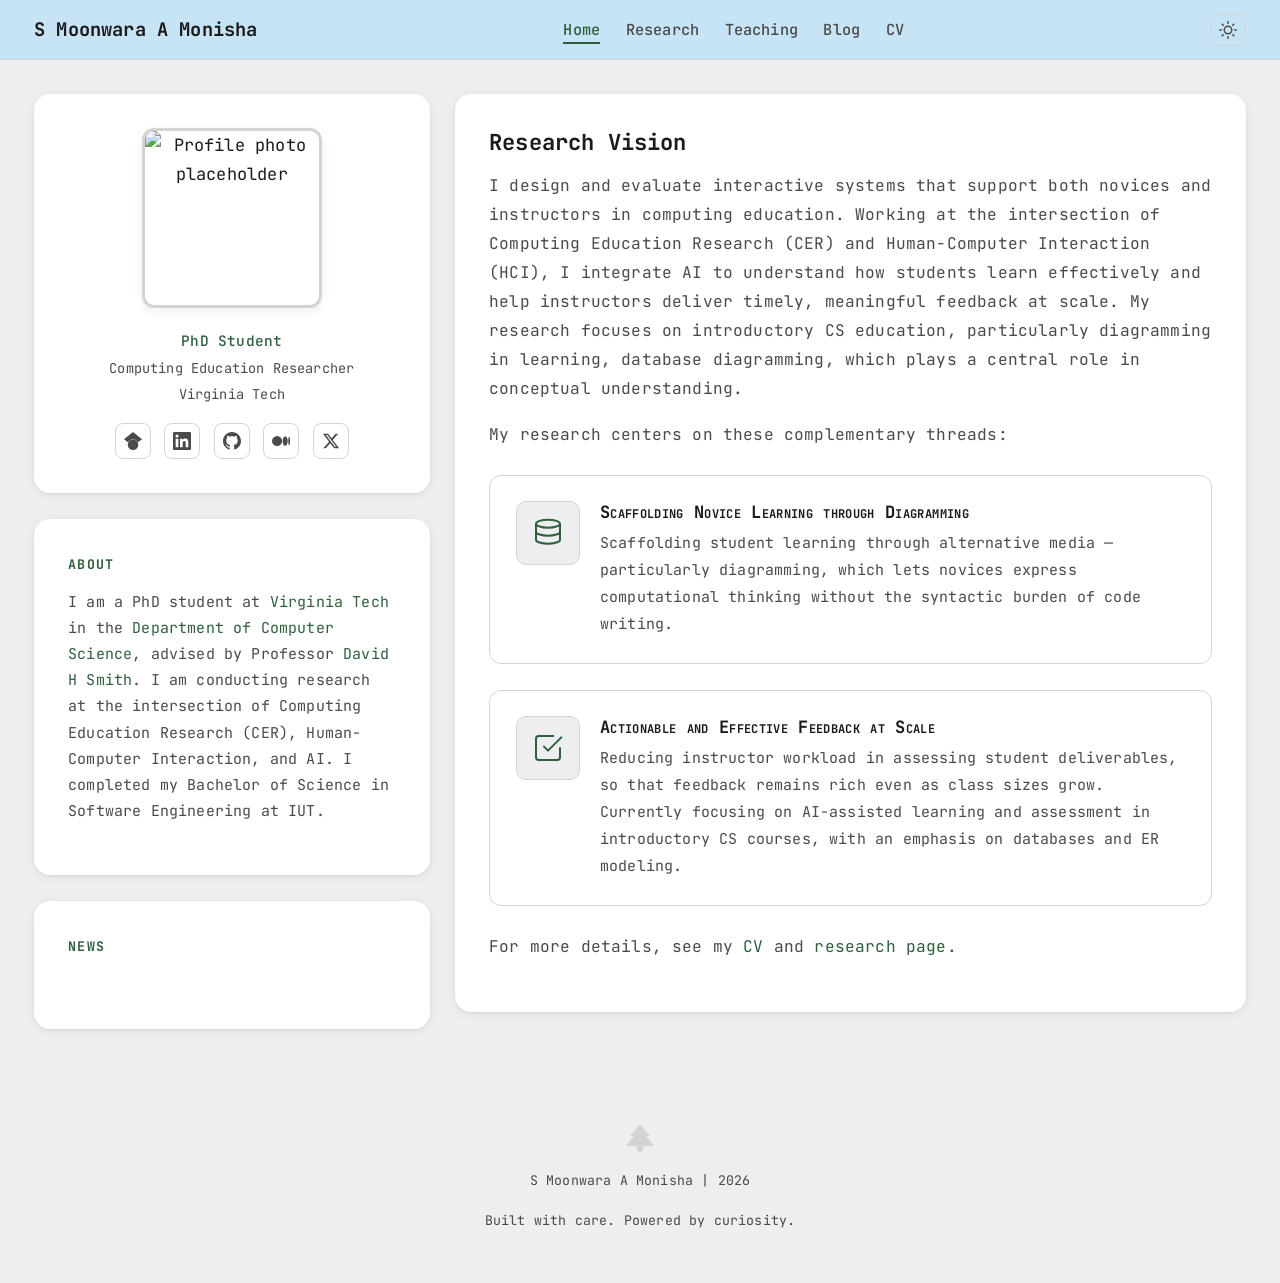
==== index.html @ bf650c12 "Initial commit: personal academic website Homepage with two-column layout, research vision, bio, and" ====
<!DOCTYPE html>
<html lang="en">
<head>
  <meta charset="UTF-8">
  <meta name="viewport" content="width=device-width, initial-scale=1.0">
  <title>S Moonwara A Monisha — Researcher</title>
  <meta name="description" content="Personal academic website of S Moonwara A Monisha — PhD Student and Researcher.">
  <link rel="stylesheet" href="css/style.css">
  <!-- Prevent flash of wrong theme -->
  <script>
    (function() {
      var theme = localStorage.getItem('theme');
      if (!theme) {
        theme = window.matchMedia('(prefers-color-scheme: dark)').matches ? 'dark' : 'light';
      }
      if (theme === 'dark') {
        document.documentElement.setAttribute('data-theme', 'dark');
      }
    })();
  </script>
</head>
<body>

  <!-- Navigation -->
  <nav class="navbar">
    <div class="container nav-inner">
      <a href="index.html" class="nav-name">S Moonwara A Monisha</a>
      <ul class="nav-links" id="nav-links">
        <li><a href="index.html" class="active">Home</a></li>
        <li><a href="research.html">Research</a></li>
        <li><a href="teaching.html">Teaching</a></li>
        <li><a href="blog.html">Blog</a></li>
        <li><a href="cv.html">CV</a></li>
      </ul>
      <div style="display: flex; align-items: center; gap: 0.5rem;">
        <button class="theme-toggle" id="theme-toggle" aria-label="Toggle theme">
          <svg class="icon-sun" xmlns="http://www.w3.org/2000/svg" viewBox="0 0 24 24" fill="none" stroke="currentColor" stroke-width="2" stroke-linecap="round" stroke-linejoin="round"><circle cx="12" cy="12" r="5"/><line x1="12" y1="1" x2="12" y2="3"/><line x1="12" y1="21" x2="12" y2="23"/><line x1="4.22" y1="4.22" x2="5.64" y2="5.64"/><line x1="18.36" y1="18.36" x2="19.78" y2="19.78"/><line x1="1" y1="12" x2="3" y2="12"/><line x1="21" y1="12" x2="23" y2="12"/><line x1="4.22" y1="19.78" x2="5.64" y2="18.36"/><line x1="18.36" y1="5.64" x2="19.78" y2="4.22"/></svg>
          <svg class="icon-moon" xmlns="http://www.w3.org/2000/svg" viewBox="0 0 24 24" fill="none" stroke="currentColor" stroke-width="2" stroke-linecap="round" stroke-linejoin="round" style="display:none;"><path d="M21 12.79A9 9 0 1 1 11.21 3 7 7 0 0 0 21 12.79z"/></svg>
        </button>
        <button class="nav-hamburger" id="nav-hamburger" aria-label="Toggle menu" aria-expanded="false">
          <svg xmlns="http://www.w3.org/2000/svg" viewBox="0 0 24 24" fill="none" stroke="currentColor" stroke-width="2" stroke-linecap="round" stroke-linejoin="round"><line x1="3" y1="6" x2="21" y2="6"/><line x1="3" y1="12" x2="21" y2="12"/><line x1="3" y1="18" x2="21" y2="18"/></svg>
        </button>
      </div>
    </div>
  </nav>

  <!-- Main Content -->
  <main>
    <section class="hero">
      <div class="container">
        <div class="hero-grid">

          <!-- Left Column: Profile + Bio + News -->
          <div class="profile-column">

            <!-- Profile Box -->
            <div class="content-box profile-card">
            <img src="assets/images/profile.jpg" alt="Photo of S Moonwara A Monisha" class="profile-photo"
                 onerror="this.style.background='var(--bg-surface)'; this.alt='Profile photo placeholder';">

            <p class="profile-title">PhD Student</p>
            <p class="profile-affiliation">Computing Education Researcher</p>
            <p class="profile-affiliation">Virginia Tech</p>

            <div class="social-links">
              <!-- Google Scholar -->
              <a href="https://scholar.google.com/citations?user=wnvwG50AAAAJ&hl=en" aria-label="Google Scholar" target="_blank" rel="noopener">
                <svg xmlns="http://www.w3.org/2000/svg" viewBox="0 0 24 24" fill="currentColor"><path d="M5.242 13.769L0 9.5 12 0l12 9.5-5.242 4.269C17.548 11.249 14.978 9.5 12 9.5c-2.977 0-5.548 1.748-6.758 4.269zM12 10a7 7 0 1 0 0 14 7 7 0 0 0 0-14z"/></svg>
              </a>
              <!-- LinkedIn -->
              <a href="https://linkedin.com/in/sheikh-moonwara-anjum-monisha-67510919b" aria-label="LinkedIn" target="_blank" rel="noopener">
                <svg xmlns="http://www.w3.org/2000/svg" viewBox="0 0 24 24" fill="currentColor"><path d="M20.447 20.452h-3.554v-5.569c0-1.328-.027-3.037-1.852-3.037-1.853 0-2.136 1.445-2.136 2.939v5.667H9.351V9h3.414v1.561h.046c.477-.9 1.637-1.85 3.37-1.85 3.601 0 4.267 2.37 4.267 5.455v6.286zM5.337 7.433a2.062 2.062 0 0 1-2.063-2.065 2.064 2.064 0 1 1 2.063 2.065zm1.782 13.019H3.555V9h3.564v11.452zM22.225 0H1.771C.792 0 0 .774 0 1.729v20.542C0 23.227.792 24 1.771 24h20.451C23.2 24 24 23.227 24 22.271V1.729C24 .774 23.2 0 22.222 0h.003z"/></svg>
              </a>
              <!-- GitHub -->
              <a href="https://github.com/SMAMonisha" aria-label="GitHub" target="_blank" rel="noopener">
                <svg xmlns="http://www.w3.org/2000/svg" viewBox="0 0 24 24" fill="currentColor"><path d="M12 0C5.37 0 0 5.37 0 12c0 5.3 3.438 9.8 8.205 11.385.6.113.82-.258.82-.577 0-.285-.01-1.04-.015-2.04-3.338.724-4.042-1.61-4.042-1.61-.546-1.385-1.335-1.755-1.335-1.755-1.087-.744.084-.729.084-.729 1.205.084 1.838 1.236 1.838 1.236 1.07 1.835 2.809 1.305 3.495.998.108-.776.417-1.305.76-1.605-2.665-.3-5.466-1.332-5.466-5.93 0-1.31.465-2.38 1.235-3.22-.135-.303-.54-1.523.105-3.176 0 0 1.005-.322 3.3 1.23.96-.267 1.98-.399 3-.405 1.02.006 2.04.138 3 .405 2.28-1.552 3.285-1.23 3.285-1.23.645 1.653.24 2.873.12 3.176.765.84 1.23 1.91 1.23 3.22 0 4.61-2.805 5.625-5.475 5.92.42.36.81 1.096.81 2.22 0 1.606-.015 2.896-.015 3.286 0 .315.21.69.825.57C20.565 21.795 24 17.295 24 12c0-6.63-5.37-12-12-12z"/></svg>
              </a>
              <!-- Medium -->
              <a href="#" aria-label="Medium" target="_blank" rel="noopener">
                <svg xmlns="http://www.w3.org/2000/svg" viewBox="0 0 24 24" fill="currentColor"><path d="M13.54 12a6.8 6.8 0 0 1-6.77 6.82A6.8 6.8 0 0 1 0 12a6.8 6.8 0 0 1 6.77-6.82A6.8 6.8 0 0 1 13.54 12zm7.42 0c0 3.54-1.51 6.42-3.38 6.42S14.2 15.54 14.2 12s1.51-6.42 3.38-6.42 3.38 2.88 3.38 6.42zM24 12c0 3.17-.53 5.75-1.19 5.75S21.62 15.17 21.62 12s.53-5.75 1.19-5.75S24 8.83 24 12z"/></svg>
              </a>
              <!-- Twitter/X -->
              <a href="#" aria-label="Twitter" target="_blank" rel="noopener">
                <svg xmlns="http://www.w3.org/2000/svg" viewBox="0 0 24 24" fill="currentColor"><path d="M18.244 2.25h3.308l-7.227 8.26 8.502 11.24H16.17l-5.214-6.817L4.99 21.75H1.68l7.73-8.835L1.254 2.25H8.08l4.713 6.231zm-1.161 17.52h1.833L7.084 4.126H5.117z"/></svg>
              </a>
            </div>

            </div>

            <!-- Bio Box -->
            <div class="content-box sidebar-section">
              <div class="section-label">About</div>
              <p>
                I am a PhD student at <a href="https://www.vt.edu/" target="_blank" rel="noopener">Virginia Tech</a> in the
                <a href="https://cs.vt.edu/" target="_blank" rel="noopener">Department of Computer Science</a>,
                advised by Professor <a href="https://hamiltonfour.tech/" target="_blank" rel="noopener">David H Smith</a>.
                I am conducting research at the intersection of Computing Education Research (CER),
                Human-Computer Interaction, and AI.
                I completed my Bachelor of Science in Software Engineering at IUT.
              </p>
            </div>

            <!-- News Box -->
            <div class="content-box sidebar-section">
              <div class="section-label">News</div>
              <ul class="sidebar-news">
                <li>
                  <span class="news-date"></span>
                  <span class="news-text"></span>
                </li>
              </ul>
            </div>

          </div>

          <!-- Right Column: Research Vision + Focus Areas -->
          <div class="content-box research-info">
            <h2>Research Vision</h2>
            <p>
              I design and evaluate interactive systems that support both novices and instructors in computing education. Working at the intersection of Computing Education Research (CER) and Human-Computer Interaction (HCI), I integrate AI to understand how students learn effectively and help instructors deliver timely, meaningful feedback at scale. My research focuses on introductory CS education, particularly diagramming in learning, database diagramming, which plays a central role in conceptual understanding.
            </p>

            <p style="margin-top: 1rem;">My research centers on these complementary threads:</p>

            <!-- Research Focus Area Cards -->
            <div class="focus-card">
              <div class="focus-icon">
                <svg xmlns="http://www.w3.org/2000/svg" viewBox="0 0 24 24" fill="none" stroke="currentColor" stroke-width="1.5" stroke-linecap="round" stroke-linejoin="round"><ellipse cx="12" cy="5" rx="9" ry="3"/><path d="M3 5v6c0 1.66 4.03 3 9 3s9-1.34 9-3V5"/><path d="M3 11v6c0 1.66 4.03 3 9 3s9-1.34 9-3v-6"/></svg>
              </div>
              <div class="focus-content">
                <h3>Scaffolding Novice Learning through Diagramming</h3>
                <p>Scaffolding student learning through alternative media — particularly diagramming, which lets novices express computational thinking without the syntactic burden of code writing.</p>
              </div>
            </div>

            <div class="focus-card">
              <div class="focus-icon">
                <svg xmlns="http://www.w3.org/2000/svg" viewBox="0 0 24 24" fill="none" stroke="currentColor" stroke-width="1.5" stroke-linecap="round" stroke-linejoin="round"><path d="M9 11l3 3L22 4"/><path d="M21 12v7a2 2 0 0 1-2 2H5a2 2 0 0 1-2-2V5a2 2 0 0 1 2-2h11"/></svg>
              </div>
              <div class="focus-content">
                <h3>Actionable and Effective Feedback at Scale</h3>
                <p>Reducing instructor workload in assessing student deliverables, so that feedback remains rich even as class sizes grow. Currently focusing on AI-assisted learning and assessment in introductory CS courses, with an emphasis on databases and ER modeling.</p>
              </div>
            </div>

            <p style="margin-top: 1.5rem;">
              For more details, see my <a href="cv.html">CV</a> and <a href="research.html">research page</a>.
            </p>
          </div>

        </div>
      </div>
    </section>
  </main>

  <!-- Footer -->
  <footer class="footer">
    <div class="container">
      <!-- Tree accent -->
      <svg class="footer-tree" width="60" height="30" viewBox="0 0 60 30" xmlns="http://www.w3.org/2000/svg">
        <polygon points="30,2 20,14 24,14 16,24 26,24 28,30 32,30 34,24 44,24 36,14 40,14" fill="currentColor"/>
      </svg>
      <p>S Moonwara A Monisha | 2026</p>
      <p>Built with care. Powered by curiosity.</p>
    </div>
  </footer>

  <script src="js/main.js"></script>
</body>
</html>
---- css/style.css ----
@import url('https://fonts.googleapis.com/css2?family=JetBrains+Mono:wght@400;500;700&display=swap');

/* ===== CSS Custom Properties (Light Theme Default) ===== */
:root {
  --bg-primary: #EEEEF0;
  --bg-surface: #FFFFFF;
  --bg-card: #FFFFFF;
  --text-primary: #1A1A1A;
  --text-secondary: #4A4A4A;
  --accent: #2D5F3C;
  --accent-hover: #1E4429;
  --accent-light: #7A9E7E;
  --border: #D4D4D0;
  --nav-bg: #C5E4F7EE;
  --shadow: rgba(0, 0, 0, 0.06);
  --shadow-lg: rgba(0, 0, 0, 0.1);
  --mountain-color: #D4D4D0;
}

/* ===== Dark Theme ===== */
[data-theme="dark"] {
  --bg-primary: #080B12;
  --bg-surface: #111827;
  --bg-card: #111827;
  --text-primary: #E8E6E1;
  --text-secondary: #9A9A9A;
  --accent: #5EADAD;
  --accent-hover: #7ECFCF;
  --accent-light: #3D7A5E;
  --border: #1E2436;
  --nav-bg: #111827DD;
  --shadow: rgba(94, 173, 173, 0.05);
  --shadow-lg: rgba(94, 173, 173, 0.08);
  --mountain-color: #1E2436;
}

/* ===== Reset ===== */
*, *::before, *::after {
  margin: 0;
  padding: 0;
  box-sizing: border-box;
}

/* ===== Base ===== */
html {
  scroll-behavior: smooth;
  font-size: 17px;
}

body {
  font-family: 'JetBrains Mono', 'SF Mono', 'Fira Code', monospace;
  background-color: var(--bg-primary);
  color: var(--text-primary);
  line-height: 1.7;
  letter-spacing: 0.01em;
  transition: background-color 0.3s ease, color 0.3s ease;
  min-height: 100vh;
}

[data-theme="dark"] body {
  background-image: radial-gradient(ellipse at top, #1a2540 0%, #0B0E17 70%);
}

/* ===== Typography ===== */
h1, h2, h3, h4 {
  line-height: 1.3;
  font-weight: 700;
  color: var(--text-primary);
}

h1 { font-size: 2rem; }
h2 { font-size: 1.5rem; margin-bottom: 1rem; }
h3 { font-size: 1.15rem; margin-bottom: 0.75rem; }

p {
  margin-bottom: 1rem;
  color: var(--text-secondary);
}

a {
  color: var(--accent);
  text-decoration: none;
  transition: color 0.2s ease;
}

a:hover {
  color: var(--accent-hover);
}

/* ===== Container ===== */
.container {
  max-width: 1400px;
  margin: 0 auto;
  padding: 0 2rem;
}

/* ===== Navigation ===== */
.navbar {
  position: sticky;
  top: 0;
  z-index: 100;
  background-color: var(--nav-bg);
  backdrop-filter: blur(12px);
  -webkit-backdrop-filter: blur(12px);
  border-bottom: 1px solid var(--border);
  padding: 0.8rem 0;
  transition: background-color 0.3s ease;
}

.nav-inner {
  display: flex;
  align-items: center;
  justify-content: space-between;
}

.nav-name {
  font-weight: 700;
  font-size: 1.1rem;
  color: var(--text-primary);
  text-decoration: none;
}

.nav-name:hover {
  color: var(--accent);
}

.nav-links {
  display: flex;
  align-items: center;
  gap: 1.5rem;
  list-style: none;
}

.nav-links a {
  font-size: 0.9rem;
  font-weight: 500;
  color: var(--text-secondary);
  text-decoration: none;
  padding-bottom: 2px;
  border-bottom: 2px solid transparent;
  transition: color 0.2s ease, border-color 0.2s ease;
}

.nav-links a:hover,
.nav-links a.active {
  color: var(--accent);
  border-bottom-color: var(--accent);
}

/* Theme Toggle */
.theme-toggle {
  background: none;
  border: 1px solid var(--border);
  border-radius: 8px;
  padding: 6px 8px;
  cursor: pointer;
  display: flex;
  align-items: center;
  justify-content: center;
  color: var(--text-secondary);
  transition: color 0.2s ease, border-color 0.2s ease;
}

.theme-toggle:hover {
  color: var(--accent);
  border-color: var(--accent);
}

.theme-toggle svg {
  width: 18px;
  height: 18px;
}

/* Hamburger (mobile) */
.nav-hamburger {
  display: none;
  background: none;
  border: none;
  cursor: pointer;
  padding: 4px;
  color: var(--text-primary);
}

.nav-hamburger svg {
  width: 24px;
  height: 24px;
}

/* ===== Content Box ===== */
.content-box {
  background-color: var(--bg-card);
  border-radius: 16px;
  box-shadow: 0 2px 12px var(--shadow), 0 1px 3px var(--shadow);
  padding: 2rem;
  margin-bottom: 1.5rem;
}

/* ===== Hero Section (Homepage Two-Column) ===== */
.hero {
  padding: 2rem 0 2rem;
}

.hero-grid {
  display: grid;
  grid-template-columns: 1fr 2fr;
  gap: 1.5rem;
  align-items: start;
}

/* Left Column - Profile */
.profile-card {
  text-align: center;
}

.profile-photo {
  width: 180px;
  height: 180px;
  min-width: 180px;
  min-height: 180px;
  border-radius: 12px;
  object-fit: cover;
  border: 3px solid var(--border);
  box-shadow: 0 4px 12px var(--shadow);
  margin-bottom: 1.2rem;
  transition: border-color 0.3s ease;
  background-color: var(--bg-surface);
  display: block;
  margin-left: auto;
  margin-right: auto;
}

.profile-photo:hover {
  border-color: var(--accent-light);
}

.profile-name {
  font-size: 1.1rem;
  font-weight: 700;
  margin-bottom: 0.3rem;
}

.profile-title {
  font-size: 0.85rem;
  color: var(--accent);
  font-weight: 500;
  margin-bottom: 0.2rem;
}

.profile-affiliation {
  font-size: 0.8rem;
  color: var(--text-secondary);
  margin-bottom: 0.2rem;
}

.social-links {
  display: flex;
  justify-content: center;
  gap: 0.8rem;
  margin-top: 1rem;
}

.social-links a {
  display: flex;
  align-items: center;
  justify-content: center;
  width: 36px;
  height: 36px;
  border-radius: 8px;
  border: 1px solid var(--border);
  color: var(--text-secondary);
  transition: color 0.2s ease, border-color 0.2s ease, background-color 0.2s ease;
}

.social-links a:hover {
  color: var(--accent);
  border-color: var(--accent);
  background-color: var(--bg-surface);
}

.social-links svg {
  width: 18px;
  height: 18px;
}

/* Left Column */
.profile-column {
  display: flex;
  flex-direction: column;
}

/* Left Column - Sidebar Sections */
.sidebar-section {
  text-align: left;
}

/* Section Label (like Minsun Kim's "ABOUT", "FOCUS") */
.section-label {
  font-size: 0.78rem;
  font-weight: 700;
  text-transform: uppercase;
  letter-spacing: 0.1em;
  color: var(--accent);
  margin-bottom: 0.8rem;
}

.sidebar-section p {
  font-size: 0.88rem;
  line-height: 1.75;
}

.sidebar-news {
  list-style: none;
  padding: 0;
}

.sidebar-news li {
  padding: 0.6rem 0;
  border-bottom: 1px solid var(--border);
  font-size: 0.85rem;
}

.sidebar-news li:last-child {
  border-bottom: none;
}

.sidebar-news .news-date {
  font-weight: 700;
  color: var(--text-primary);
  display: block;
  margin-bottom: 0.2rem;
  font-size: 0.82rem;
}

.sidebar-news .news-text {
  color: var(--text-secondary);
}

/* Right Column - Research Info */
.research-info h2 {
  font-size: 1.3rem;
  margin-bottom: 0.8rem;
  color: var(--text-primary);
}

.research-info p {
  font-size: 0.95rem;
  line-height: 1.8;
}

/* Focus Area Cards */
.focus-card {
  display: flex;
  gap: 1.2rem;
  align-items: flex-start;
  background-color: var(--bg-surface);
  border: 1px solid var(--border);
  border-radius: 12px;
  padding: 1.5rem;
  margin-top: 1.5rem;
  transition: border-color 0.2s ease;
}

.focus-card:hover {
  border-color: var(--accent-light);
}

.focus-icon {
  flex-shrink: 0;
  width: 64px;
  height: 64px;
  display: flex;
  align-items: center;
  justify-content: center;
  background-color: var(--bg-primary);
  border: 1px solid var(--border);
  border-radius: 10px;
}

.focus-icon svg {
  width: 32px;
  height: 32px;
  color: var(--accent);
}

.focus-content h3 {
  font-size: 1rem;
  margin-bottom: 0.4rem;
  font-variant: small-caps;
  letter-spacing: 0.02em;
}

.focus-content p {
  font-size: 0.88rem;
  margin-bottom: 0;
}

/* ===== Mountain Divider ===== */
.mountain-divider {
  width: 100%;
  height: 40px;
  margin: 2rem 0;
  opacity: 0.3;
}

.mountain-divider path {
  fill: var(--mountain-color);
}

/* ===== News Section ===== */
.news-section {
  padding: 2rem 0 3rem;
}

.news-section h2 {
  margin-bottom: 1.5rem;
}

.news-list {
  list-style: none;
  padding: 0;
}

.news-item {
  display: flex;
  gap: 1.5rem;
  padding: 0.8rem 0;
  border-bottom: 1px solid var(--border);
  font-size: 0.88rem;
}

.news-item:last-child {
  border-bottom: none;
}

.news-date {
  color: var(--accent);
  font-weight: 500;
  white-space: nowrap;
  min-width: 90px;
}

.news-text {
  color: var(--text-secondary);
}

/* ===== Page Content (inner pages) ===== */
.page-content {
  padding: 3rem 0;
}

.page-header {
  margin-bottom: 2rem;
}

.page-header h1 {
  margin-bottom: 0.5rem;
}

.page-header p {
  font-size: 0.9rem;
}

/* Cards */
.card {
  background-color: var(--bg-surface);
  border: 1px solid var(--border);
  border-radius: 12px;
  padding: 1.5rem;
  margin-bottom: 1.5rem;
  transition: border-color 0.2s ease, box-shadow 0.2s ease;
}

.card:hover {
  border-color: var(--accent-light);
  box-shadow: 0 4px 16px var(--shadow);
}

.card h3 {
  margin-bottom: 0.5rem;
}

.card p {
  font-size: 0.85rem;
}

.card-meta {
  font-size: 0.78rem;
  color: var(--accent);
  margin-bottom: 0.5rem;
  font-weight: 500;
}

/* Tags */
.tag {
  display: inline-block;
  font-size: 0.72rem;
  padding: 2px 8px;
  border-radius: 4px;
  background-color: var(--bg-surface);
  border: 1px solid var(--border);
  color: var(--text-secondary);
  margin-right: 0.4rem;
  margin-top: 0.5rem;
}

/* Publication List */
.pub-list {
  list-style: none;
  padding: 0;
}

.pub-item {
  padding: 1rem 0;
  border-bottom: 1px solid var(--border);
  font-size: 0.88rem;
}

.pub-item:last-child {
  border-bottom: none;
}

.pub-title {
  font-weight: 700;
  color: var(--text-primary);
}

.pub-authors {
  color: var(--text-secondary);
  font-size: 0.82rem;
}

.pub-venue {
  color: var(--accent);
  font-size: 0.8rem;
  font-weight: 500;
}

/* CV */
.cv-download {
  display: inline-flex;
  align-items: center;
  gap: 0.5rem;
  padding: 0.6rem 1.2rem;
  background-color: var(--accent);
  color: var(--bg-primary);
  border-radius: 8px;
  font-size: 0.85rem;
  font-weight: 500;
  text-decoration: none;
  transition: background-color 0.2s ease;
  margin-bottom: 2rem;
}

.cv-download:hover {
  background-color: var(--accent-hover);
  color: var(--bg-primary);
}

.cv-section {
  margin-bottom: 2rem;
}

.cv-section h2 {
  font-size: 1.15rem;
  padding-bottom: 0.5rem;
  border-bottom: 2px solid var(--accent);
  margin-bottom: 1rem;
}

.cv-entry {
  margin-bottom: 1.2rem;
}

.cv-entry h3 {
  font-size: 0.95rem;
  margin-bottom: 0.2rem;
}

.cv-entry .cv-meta {
  font-size: 0.82rem;
  color: var(--accent);
  font-weight: 500;
}

.cv-entry p {
  font-size: 0.85rem;
  margin-top: 0.3rem;
}

/* Blog Post Cards */
.blog-grid {
  display: grid;
  gap: 1.5rem;
}

.blog-card {
  background-color: var(--bg-surface);
  border: 1px solid var(--border);
  border-radius: 12px;
  padding: 1.5rem;
  transition: border-color 0.2s ease, box-shadow 0.2s ease;
  text-decoration: none;
  display: block;
}

.blog-card:hover {
  border-color: var(--accent-light);
  box-shadow: 0 4px 16px var(--shadow);
}

.blog-card h3 {
  color: var(--text-primary);
  margin-bottom: 0.4rem;
}

.blog-card p {
  font-size: 0.85rem;
}

/* Blog Post Page */
.post-header {
  margin-bottom: 2rem;
}

.post-header h1 {
  margin-bottom: 0.5rem;
}

.post-meta {
  font-size: 0.82rem;
  color: var(--accent);
  font-weight: 500;
}

.post-content {
  font-size: 0.92rem;
  line-height: 1.85;
}

.post-content h2 {
  margin-top: 2rem;
}

.post-content ul, .post-content ol {
  padding-left: 1.5rem;
  margin-bottom: 1rem;
}

.post-content li {
  margin-bottom: 0.3rem;
  color: var(--text-secondary);
}

.back-link {
  display: inline-block;
  margin-bottom: 2rem;
  font-size: 0.85rem;
}

/* ===== Footer ===== */
.footer {
  padding: 2rem 0;
  text-align: center;
  margin-top: 0;
}

.footer p {
  font-size: 0.78rem;
  color: var(--text-secondary);
}

.footer-tree {
  opacity: 0.12;
  margin-bottom: 0.5rem;
}

/* ===== 404 Page ===== */
.page-404 {
  text-align: center;
  padding: 6rem 0;
}

.page-404 h1 {
  font-size: 4rem;
  color: var(--accent);
  margin-bottom: 1rem;
}

.page-404 p {
  font-size: 1rem;
  margin-bottom: 2rem;
}

.page-404 a {
  font-weight: 500;
}

/* ===== Responsive ===== */

/* Tablet */
@media (max-width: 1024px) {
  .hero-grid {
    gap: 2rem;
  }
}

/* Mobile */
@media (max-width: 640px) {
  html { font-size: 16px; }

  .nav-links {
    display: none;
    flex-direction: column;
    position: absolute;
    top: 100%;
    left: 0;
    right: 0;
    background-color: var(--nav-bg);
    backdrop-filter: blur(12px);
    -webkit-backdrop-filter: blur(12px);
    border-bottom: 1px solid var(--border);
    padding: 1rem 1.5rem;
    gap: 0.8rem;
  }

  .nav-links.open {
    display: flex;
  }

  .nav-hamburger {
    display: flex;
  }

  .navbar {
    position: relative;
  }

  .hero-grid {
    grid-template-columns: 1fr;
    gap: 2rem;
    text-align: center;
  }

  .profile-card {
    display: flex;
    flex-direction: column;
    align-items: center;
  }

  .focus-card {
    flex-direction: column;
    align-items: center;
    text-align: center;
  }

  .profile-column {
    gap: 0;
  }
}
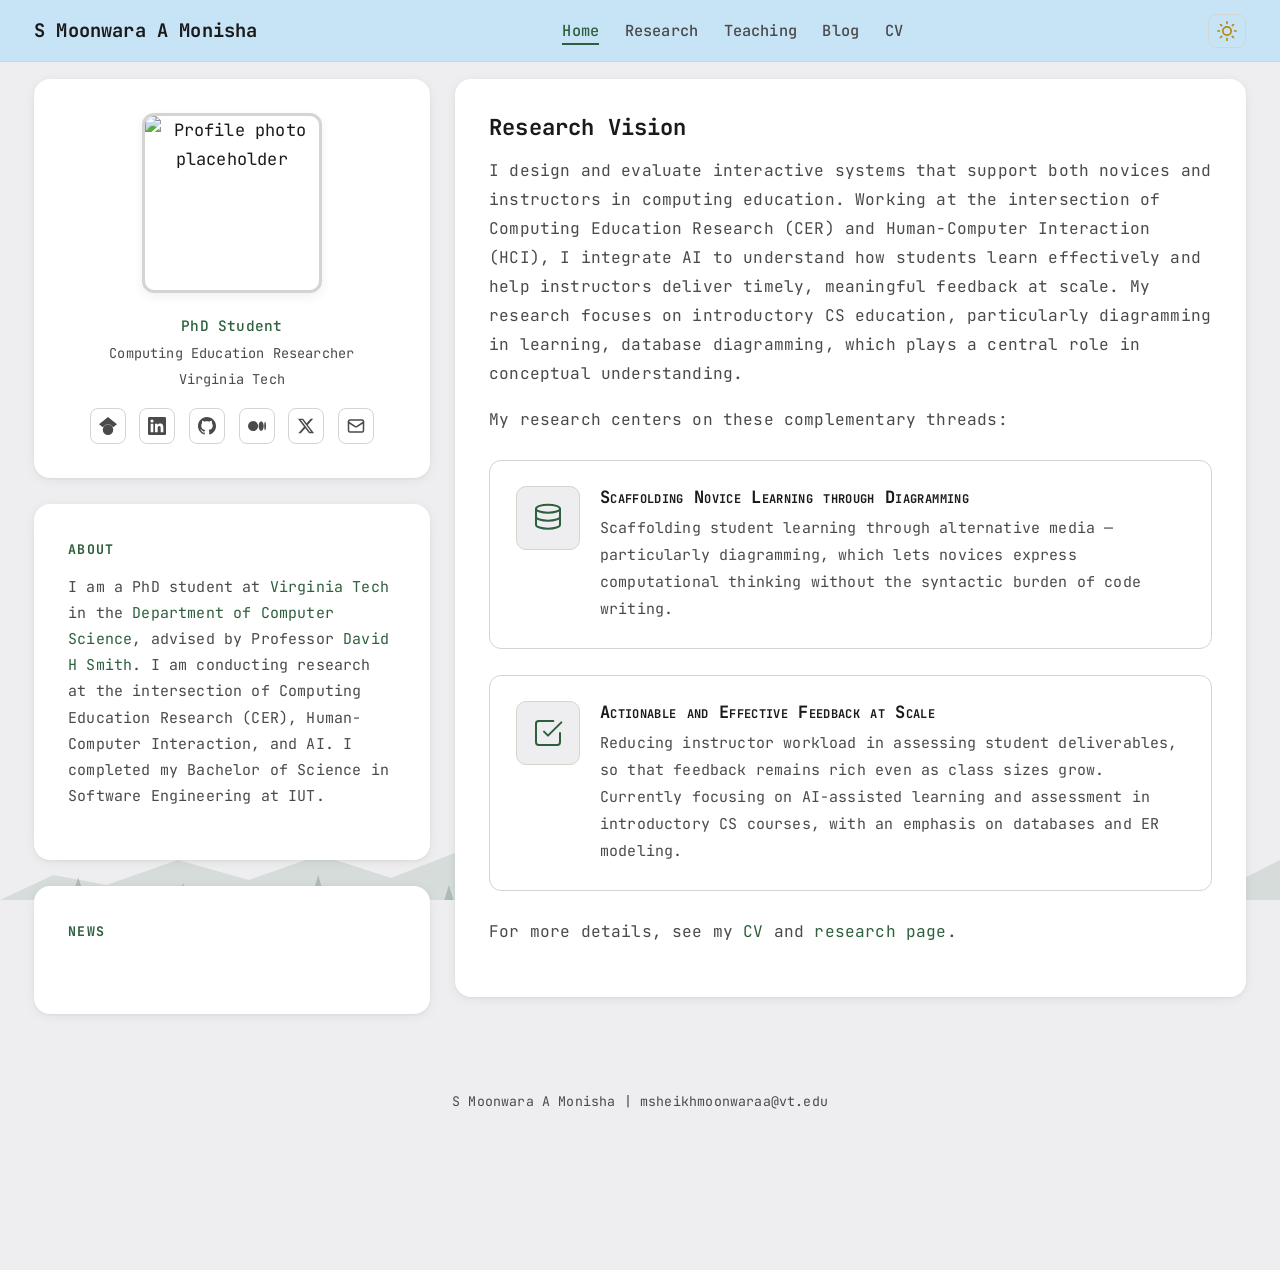
==== commit ed546811: "Design updates: theme toggle, nature bg, stars, content - Updated bio, research vision, and social l" ====
--- a/index.html
+++ b/index.html
@@ -83,6 +83,10 @@
               <a href="#" aria-label="Twitter" target="_blank" rel="noopener">
                 <svg xmlns="http://www.w3.org/2000/svg" viewBox="0 0 24 24" fill="currentColor"><path d="M18.244 2.25h3.308l-7.227 8.26 8.502 11.24H16.17l-5.214-6.817L4.99 21.75H1.68l7.73-8.835L1.254 2.25H8.08l4.713 6.231zm-1.161 17.52h1.833L7.084 4.126H5.117z"/></svg>
               </a>
+              <!-- Email -->
+              <a href="mailto:msheikhmoonwaraa@vt.edu" aria-label="Email">
+                <svg xmlns="http://www.w3.org/2000/svg" viewBox="0 0 24 24" fill="none" stroke="currentColor" stroke-width="2" stroke-linecap="round" stroke-linejoin="round"><rect x="2" y="4" width="20" height="16" rx="2"/><path d="m22 7-8.97 5.7a1.94 1.94 0 0 1-2.06 0L2 7"/></svg>
+              </a>
             </div>
 
             </div>
@@ -156,15 +160,24 @@
   <!-- Footer -->
   <footer class="footer">
     <div class="container">
-      <!-- Tree accent -->
-      <svg class="footer-tree" width="60" height="30" viewBox="0 0 60 30" xmlns="http://www.w3.org/2000/svg">
-        <polygon points="30,2 20,14 24,14 16,24 26,24 28,30 32,30 34,24 44,24 36,14 40,14" fill="currentColor"/>
-      </svg>
-      <p>S Moonwara A Monisha | 2026</p>
-      <p>Built with care. Powered by curiosity.</p>
+<p>S Moonwara A Monisha | msheikhmoonwaraa@vt.edu</p>
     </div>
   </footer>
 
+  <!-- Stars (dark mode) -->
+  <div class="stars-container" id="stars-container"></div>
+
+  <!-- Nature Background -->
+  <div class="nature-bg">
+    <svg class="nature-mountains" viewBox="0 0 1440 60" preserveAspectRatio="none" xmlns="http://www.w3.org/2000/svg">
+      <path d="M0 60 L60 35 L120 45 L200 20 L280 40 L360 15 L440 38 L520 10 L600 30 L680 18 L760 42 L840 12 L920 35 L1000 22 L1080 40 L1160 8 L1240 32 L1320 25 L1400 38 L1440 20 L1440 60 Z"/>
+    </svg>
+    <svg class="nature-trees" viewBox="0 0 1440 35" preserveAspectRatio="none" xmlns="http://www.w3.org/2000/svg">
+      <polygon points="80,35 88,12 96,35"/><polygon points="200,35 206,18 212,35"/><polygon points="350,35 358,10 366,35"/><polygon points="500,35 505,20 510,35"/><polygon points="650,35 658,8 666,35"/><polygon points="820,35 826,15 832,35"/><polygon points="950,35 957,12 964,35"/><polygon points="1100,35 1107,18 1114,35"/><polygon points="1250,35 1256,10 1262,35"/><polygon points="1380,35 1386,16 1392,35"/>
+    </svg>
+  </div>
+
   <script src="js/main.js"></script>
+  <script>(function(){var c=document.getElementById('stars-container');if(!c)return;for(var i=0;i<30;i++){var s=document.createElement('div');s.className='star';var size=1+Math.random()*2;s.style.width=size+'px';s.style.height=size+'px';s.style.left=(Math.random()*100)+'%';s.style.bottom=(Math.random()*100)+'%';s.style.animationDuration=(2+Math.random()*4)+'s';s.style.animationDelay=(Math.random()*5)+'s';c.appendChild(s);}})();</script>
 </body>
 </html>
--- a/css/style.css
+++ b/css/style.css
@@ -15,6 +15,9 @@
   --shadow: rgba(0, 0, 0, 0.06);
   --shadow-lg: rgba(0, 0, 0, 0.1);
   --mountain-color: #D4D4D0;
+  --toggle-bg: transparent;
+  --toggle-glow: #F5C542;
+  --toggle-glow-outer: rgba(245, 197, 66, 0.3);
 }
 
 /* ===== Dark Theme ===== */
@@ -32,6 +35,9 @@
   --shadow: rgba(94, 173, 173, 0.05);
   --shadow-lg: rgba(94, 173, 173, 0.08);
   --mountain-color: #1E2436;
+  --toggle-bg: #1A2340;
+  --toggle-glow: rgba(200, 220, 255, 0.5);
+  --toggle-glow-outer: rgba(200, 220, 255, 0.15);
 }
 
 /* ===== Reset ===== */
@@ -149,7 +155,7 @@
 
 /* Theme Toggle */
 .theme-toggle {
-  background: none;
+  background-color: var(--toggle-bg);
   border: 1px solid var(--border);
   border-radius: 8px;
   padding: 6px 8px;
@@ -157,18 +163,40 @@
   display: flex;
   align-items: center;
   justify-content: center;
-  color: var(--text-secondary);
-  transition: color 0.2s ease, border-color 0.2s ease;
+  transition: box-shadow 0.3s ease, border-color 0.3s ease;
+  position: relative;
 }
 
 .theme-toggle:hover {
-  color: var(--accent);
-  border-color: var(--accent);
+  border-color: var(--toggle-glow);
+  box-shadow: 0 0 12px var(--toggle-glow), 0 0 24px var(--toggle-glow-outer);
 }
 
 .theme-toggle svg {
-  width: 18px;
-  height: 18px;
+  width: 20px;
+  height: 20px;
+}
+
+/* Sun icon styling */
+.icon-sun {
+  color: #B8860B;
+}
+
+.theme-toggle:hover .icon-sun {
+  color: #F5C542;
+  filter: drop-shadow(0 0 4px #F5C542);
+}
+
+/* Moon icon styling */
+.icon-moon path {
+  fill: #E8E8E8;
+  stroke: #C0C0C0;
+}
+
+.theme-toggle:hover .icon-moon path {
+  fill: #FFFFFF;
+  stroke: #FFFFFF;
+  filter: drop-shadow(0 0 6px rgba(255, 255, 255, 0.7));
 }
 
 /* Hamburger (mobile) */
@@ -197,7 +225,7 @@
 
 /* ===== Hero Section (Homepage Two-Column) ===== */
 .hero {
-  padding: 2rem 0 2rem;
+  padding: 1rem 0 2rem;
 }
 
 .hero-grid {
@@ -659,7 +687,8 @@
 
 /* ===== Footer ===== */
 .footer {
-  padding: 2rem 0;
+  padding: 1rem 0;
+  padding-bottom: 140px;
   text-align: center;
   margin-top: 0;
 }
@@ -672,6 +701,114 @@
 .footer-tree {
   opacity: 0.12;
   margin-bottom: 0.5rem;
+}
+
+/* ===== Nature Background (bottom of page) ===== */
+.nature-bg {
+  position: fixed;
+  bottom: 0;
+  left: 0;
+  right: 0;
+  height: 120px;
+  pointer-events: none;
+  z-index: 0;
+  overflow: hidden;
+}
+
+.nature-bg svg {
+  position: absolute;
+  bottom: 0;
+  width: 100%;
+}
+
+/* Mountains */
+.nature-mountains {
+  height: 60px;
+  opacity: 0.12;
+}
+
+.nature-mountains path {
+  fill: var(--accent);
+}
+
+/* Trees */
+.nature-trees {
+  height: 35px;
+  opacity: 0.25;
+}
+
+.nature-trees polygon {
+  fill: var(--accent);
+}
+
+/* Rain */
+.rain-container {
+  position: fixed;
+  top: 0;
+  left: 0;
+  right: 0;
+  bottom: 0;
+  pointer-events: none;
+  z-index: 0;
+  overflow: hidden;
+}
+
+.raindrop {
+  position: absolute;
+  width: 1px;
+  background: var(--accent);
+  opacity: 0.08;
+  animation: rain-fall linear infinite;
+}
+
+@keyframes rain-fall {
+  0% {
+    transform: translateY(-10px);
+    opacity: 0;
+  }
+  10% {
+    opacity: 0.08;
+  }
+  90% {
+    opacity: 0.08;
+  }
+  100% {
+    transform: translateY(100vh);
+    opacity: 0;
+  }
+}
+
+/* Ensure main content sits above nature bg */
+.navbar { z-index: 100; }
+main { position: relative; z-index: 1; }
+.footer { position: relative; z-index: 1; }
+
+/* ===== Stars (dark mode only) ===== */
+.stars-container {
+  position: fixed;
+  bottom: 120px;
+  left: 0;
+  right: 0;
+  height: 200px;
+  pointer-events: none;
+  z-index: 0;
+  display: none;
+}
+
+[data-theme="dark"] .stars-container {
+  display: block;
+}
+
+.star {
+  position: absolute;
+  border-radius: 50%;
+  background: #FFFFFF;
+  animation: twinkle ease-in-out infinite;
+}
+
+@keyframes twinkle {
+  0%, 100% { opacity: 0.15; }
+  50% { opacity: 0.8; }
 }
 
 /* ===== 404 Page ===== */
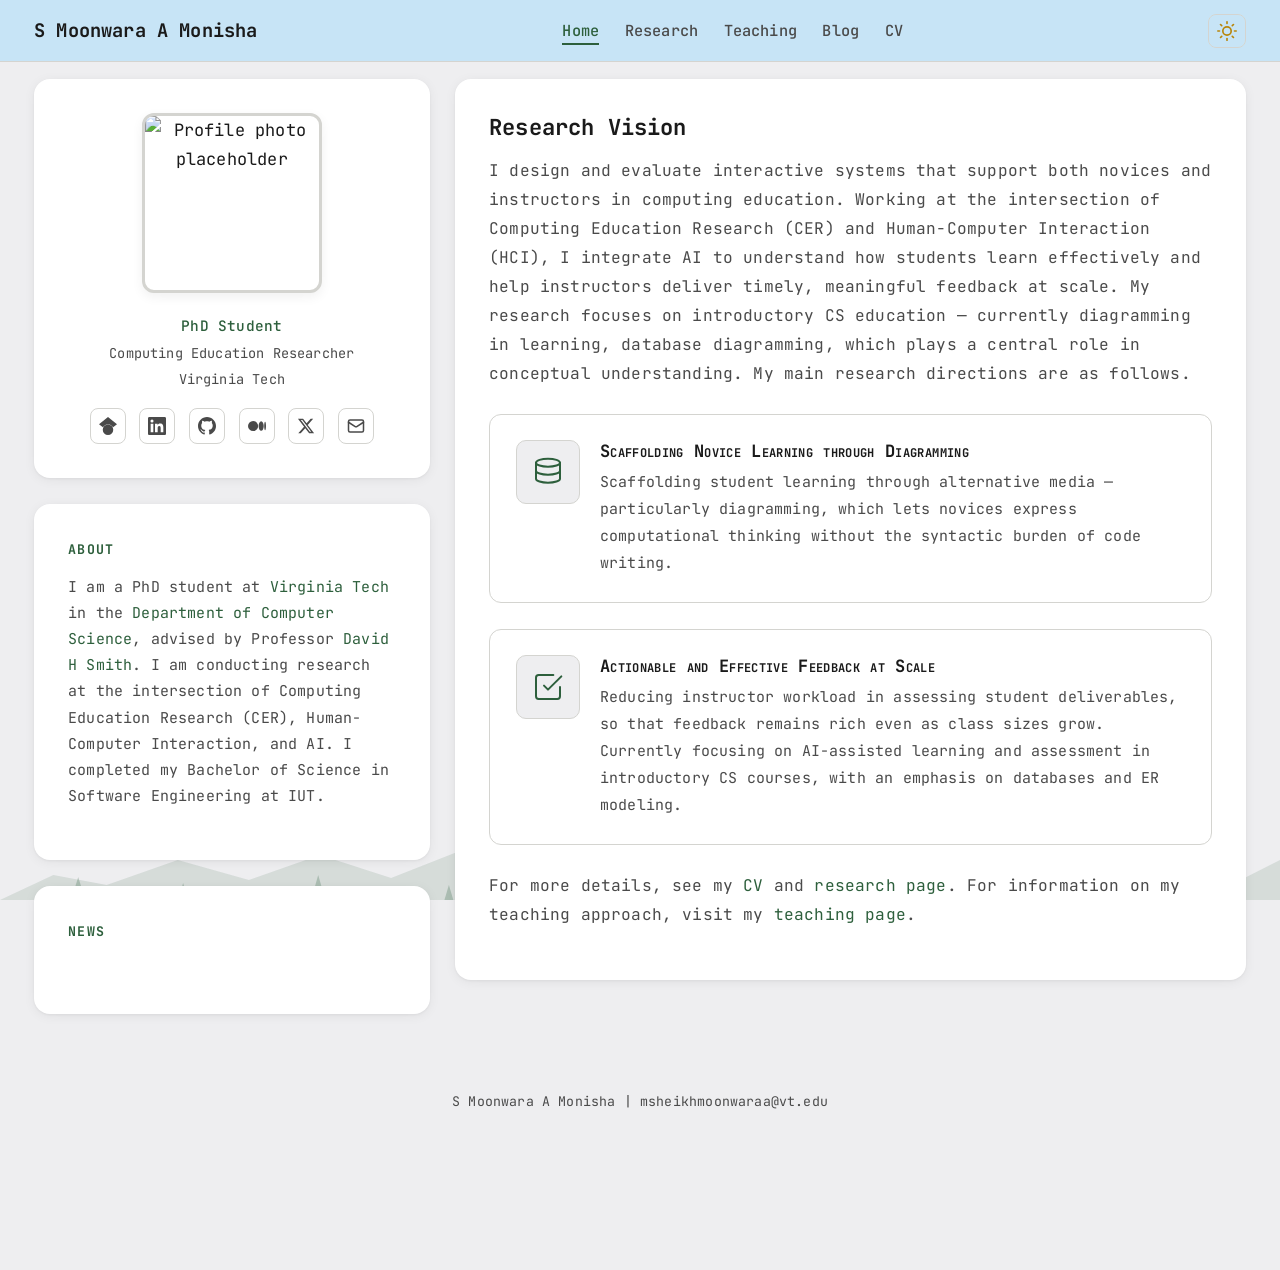
==== commit c52a9d14: "Add teaching page content with course cards and colored tags - Teaching page: Virginia Tech and BUBT" ====
--- a/index.html
+++ b/index.html
@@ -121,10 +121,8 @@
           <div class="content-box research-info">
             <h2>Research Vision</h2>
             <p>
-              I design and evaluate interactive systems that support both novices and instructors in computing education. Working at the intersection of Computing Education Research (CER) and Human-Computer Interaction (HCI), I integrate AI to understand how students learn effectively and help instructors deliver timely, meaningful feedback at scale. My research focuses on introductory CS education, particularly diagramming in learning, database diagramming, which plays a central role in conceptual understanding.
+              I design and evaluate interactive systems that support both novices and instructors in computing education. Working at the intersection of Computing Education Research (CER) and Human-Computer Interaction (HCI), I integrate AI to understand how students learn effectively and help instructors deliver timely, meaningful feedback at scale. My research focuses on introductory CS education — currently diagramming in learning, database diagramming, which plays a central role in conceptual understanding. My main research directions are as follows.
             </p>
-
-            <p style="margin-top: 1rem;">My research centers on these complementary threads:</p>
 
             <!-- Research Focus Area Cards -->
             <div class="focus-card">
@@ -148,7 +146,7 @@
             </div>
 
             <p style="margin-top: 1.5rem;">
-              For more details, see my <a href="cv.html">CV</a> and <a href="research.html">research page</a>.
+              For more details, see my <a href="cv.html">CV</a> and <a href="research.html">research page</a>. For information on my teaching approach, visit my <a href="teaching.html">teaching page</a>.
             </p>
           </div>
 
--- a/css/style.css
+++ b/css/style.css
@@ -531,6 +531,80 @@
   margin-top: 0.5rem;
 }
 
+/* Teaching Page */
+.institution-heading {
+  font-variant: small-caps;
+  letter-spacing: 0.03em;
+  font-size: 1.6rem;
+  padding-bottom: 0.5rem;
+  border-bottom: 2px solid var(--text-primary);
+  margin-bottom: 1.75rem;
+}
+
+.course-grid {
+  display: grid;
+  grid-template-columns: repeat(2, 1fr);
+  gap: 1.5rem;
+  align-items: start;
+}
+
+.course-card {
+  margin-bottom: 0;
+}
+
+.course-card h3 {
+  margin-bottom: 0.15rem;
+}
+
+.course-code {
+  font-size: 0.85rem;
+  color: var(--text-secondary);
+  font-weight: 500;
+}
+
+.course-tags {
+  display: flex;
+  flex-wrap: wrap;
+  gap: 0.5rem;
+  margin-top: 1rem;
+  padding-top: 1rem;
+  border-top: 1px solid var(--border);
+}
+
+.tag-pill {
+  display: inline-block;
+  font-size: 0.68rem;
+  font-weight: 700;
+  text-transform: uppercase;
+  letter-spacing: 0.04em;
+  padding: 3px 12px;
+  border-radius: 5px;
+}
+
+.tag-graduate { background-color: #E9E2F7; color: #553C9A; }
+.tag-undergraduate { background-color: #DCEAF8; color: #2C5987; }
+.tag-ta { background-color: #DDF0E4; color: #2D5F3C; }
+.tag-instructor { background-color: #F6E3F0; color: #86277A; }
+.tag-project { background-color: #D9F0EF; color: #1F6363; }
+.tag-term { background-color: #E8EAEC; color: #4A5560; }
+
+[data-theme="dark"] .tag-graduate { background-color: #2E2547; color: #C4B0F0; }
+[data-theme="dark"] .tag-undergraduate { background-color: #1D3049; color: #9CC5EC; }
+[data-theme="dark"] .tag-ta { background-color: #1B3328; color: #8FD1A8; }
+[data-theme="dark"] .tag-instructor { background-color: #352032; color: #DFA3D6; }
+[data-theme="dark"] .tag-project { background-color: #16302F; color: #85CFCB; }
+[data-theme="dark"] .tag-term { background-color: #252C36; color: #A8B2BC; }
+
+.course-desc {
+  margin-top: 1rem;
+}
+
+@media (max-width: 768px) {
+  .course-grid {
+    grid-template-columns: 1fr;
+  }
+}
+
 /* Publication List */
 .pub-list {
   list-style: none;
@@ -724,21 +798,21 @@
 /* Mountains */
 .nature-mountains {
   height: 60px;
-  opacity: 0.12;
 }
 
 .nature-mountains path {
   fill: var(--accent);
+  fill-opacity: 0.12;
 }
 
 /* Trees */
 .nature-trees {
   height: 35px;
-  opacity: 0.25;
 }
 
 .nature-trees polygon {
   fill: var(--accent);
+  fill-opacity: 0.25;
 }
 
 /* Rain */
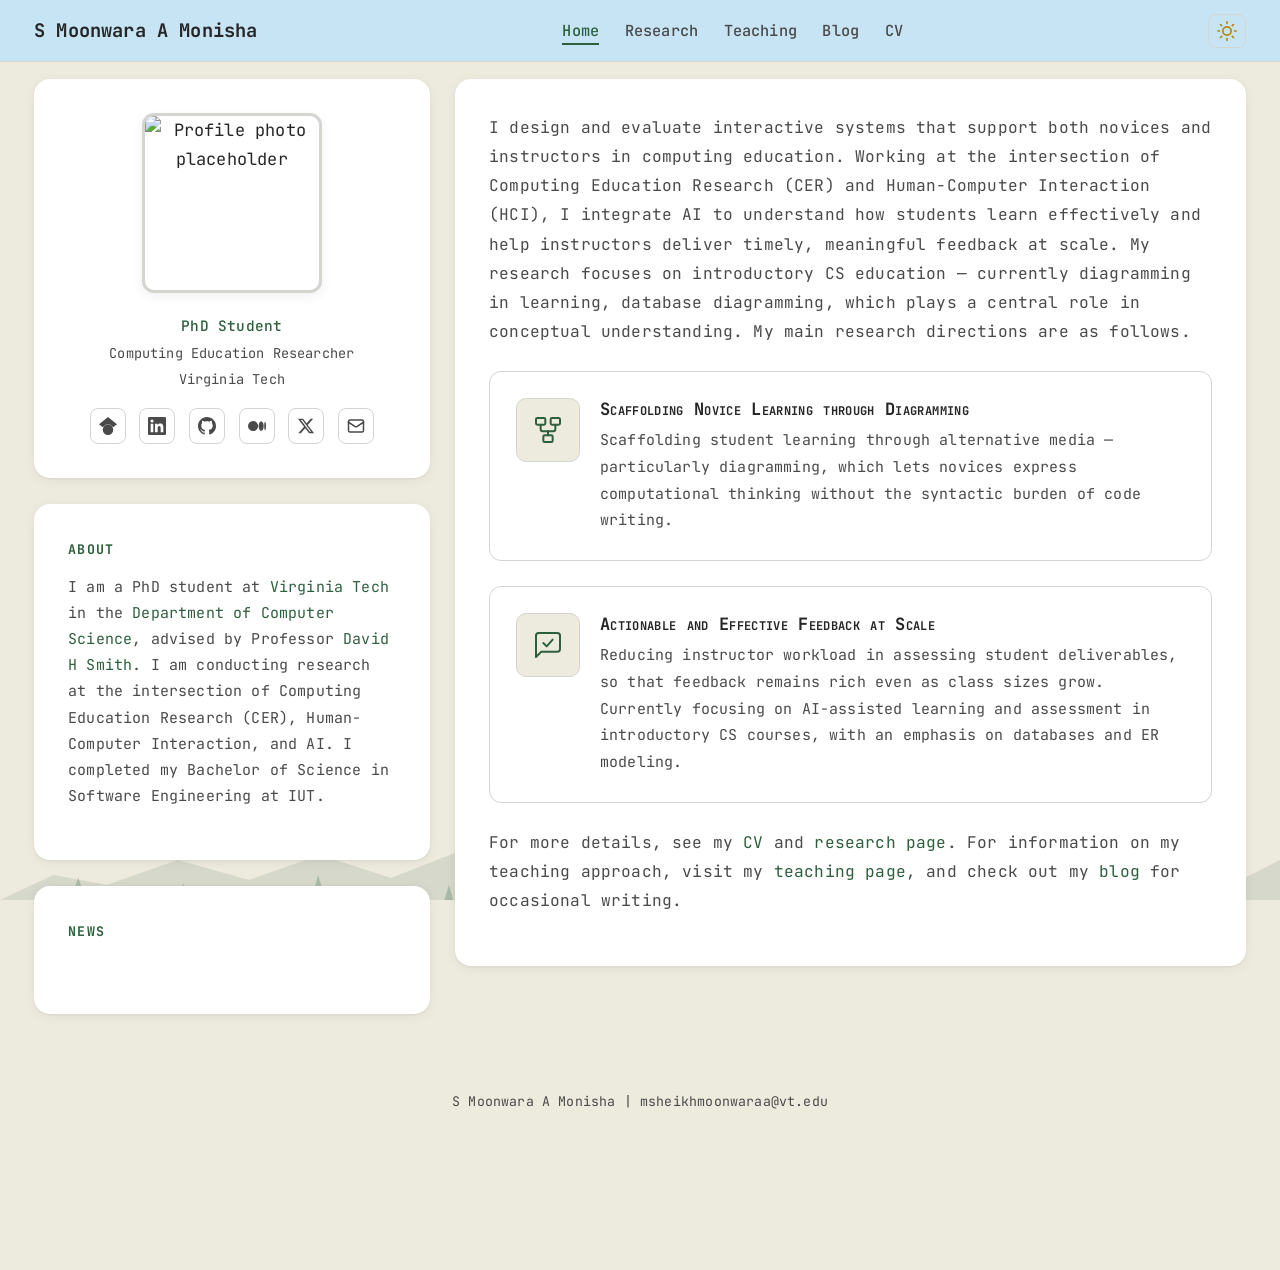
==== commit 71297471: "Content and style refinements across pages - Hide Research Vision headings on home and research page" ====
--- a/index.html
+++ b/index.html
@@ -119,7 +119,6 @@
 
           <!-- Right Column: Research Vision + Focus Areas -->
           <div class="content-box research-info">
-            <h2>Research Vision</h2>
             <p>
               I design and evaluate interactive systems that support both novices and instructors in computing education. Working at the intersection of Computing Education Research (CER) and Human-Computer Interaction (HCI), I integrate AI to understand how students learn effectively and help instructors deliver timely, meaningful feedback at scale. My research focuses on introductory CS education — currently diagramming in learning, database diagramming, which plays a central role in conceptual understanding. My main research directions are as follows.
             </p>
@@ -127,7 +126,7 @@
             <!-- Research Focus Area Cards -->
             <div class="focus-card">
               <div class="focus-icon">
-                <svg xmlns="http://www.w3.org/2000/svg" viewBox="0 0 24 24" fill="none" stroke="currentColor" stroke-width="1.5" stroke-linecap="round" stroke-linejoin="round"><ellipse cx="12" cy="5" rx="9" ry="3"/><path d="M3 5v6c0 1.66 4.03 3 9 3s9-1.34 9-3V5"/><path d="M3 11v6c0 1.66 4.03 3 9 3s9-1.34 9-3v-6"/></svg>
+                <svg xmlns="http://www.w3.org/2000/svg" viewBox="0 0 24 24" fill="none" stroke="currentColor" stroke-width="1.5" stroke-linecap="round" stroke-linejoin="round"><rect x="3" y="3" width="7" height="5" rx="1"/><rect x="14" y="3" width="7" height="5" rx="1"/><rect x="8.5" y="16" width="7" height="5" rx="1"/><path d="M6.5 8v3.5a1.5 1.5 0 0 0 1.5 1.5h8a1.5 1.5 0 0 0 1.5-1.5V8"/><path d="M12 13v3"/></svg>
               </div>
               <div class="focus-content">
                 <h3>Scaffolding Novice Learning through Diagramming</h3>
@@ -137,7 +136,7 @@
 
             <div class="focus-card">
               <div class="focus-icon">
-                <svg xmlns="http://www.w3.org/2000/svg" viewBox="0 0 24 24" fill="none" stroke="currentColor" stroke-width="1.5" stroke-linecap="round" stroke-linejoin="round"><path d="M9 11l3 3L22 4"/><path d="M21 12v7a2 2 0 0 1-2 2H5a2 2 0 0 1-2-2V5a2 2 0 0 1 2-2h11"/></svg>
+                <svg xmlns="http://www.w3.org/2000/svg" viewBox="0 0 24 24" fill="none" stroke="currentColor" stroke-width="1.5" stroke-linecap="round" stroke-linejoin="round"><path d="M21 15a2 2 0 0 1-2 2H7l-4 4V5a2 2 0 0 1 2-2h14a2 2 0 0 1 2 2z"/><path d="M8.5 10.5l2.5 2.5 4.5-5"/></svg>
               </div>
               <div class="focus-content">
                 <h3>Actionable and Effective Feedback at Scale</h3>
@@ -146,7 +145,7 @@
             </div>
 
             <p style="margin-top: 1.5rem;">
-              For more details, see my <a href="cv.html">CV</a> and <a href="research.html">research page</a>. For information on my teaching approach, visit my <a href="teaching.html">teaching page</a>.
+              For more details, see my <a href="cv.html">CV</a> and <a href="research.html">research page</a>. For information on my teaching approach, visit my <a href="teaching.html">teaching page</a>, and check out my <a href="blog.html">blog</a> for occasional writing.
             </p>
           </div>
 
--- a/css/style.css
+++ b/css/style.css
@@ -2,10 +2,10 @@
 
 /* ===== CSS Custom Properties (Light Theme Default) ===== */
 :root {
-  --bg-primary: #EEEEF0;
+  --bg-primary: #EDEADE; /* Alabaster */
   --bg-surface: #FFFFFF;
   --bg-card: #FFFFFF;
-  --text-primary: #1A1A1A;
+  --text-primary: #262626;
   --text-secondary: #4A4A4A;
   --accent: #2D5F3C;
   --accent-hover: #1E4429;
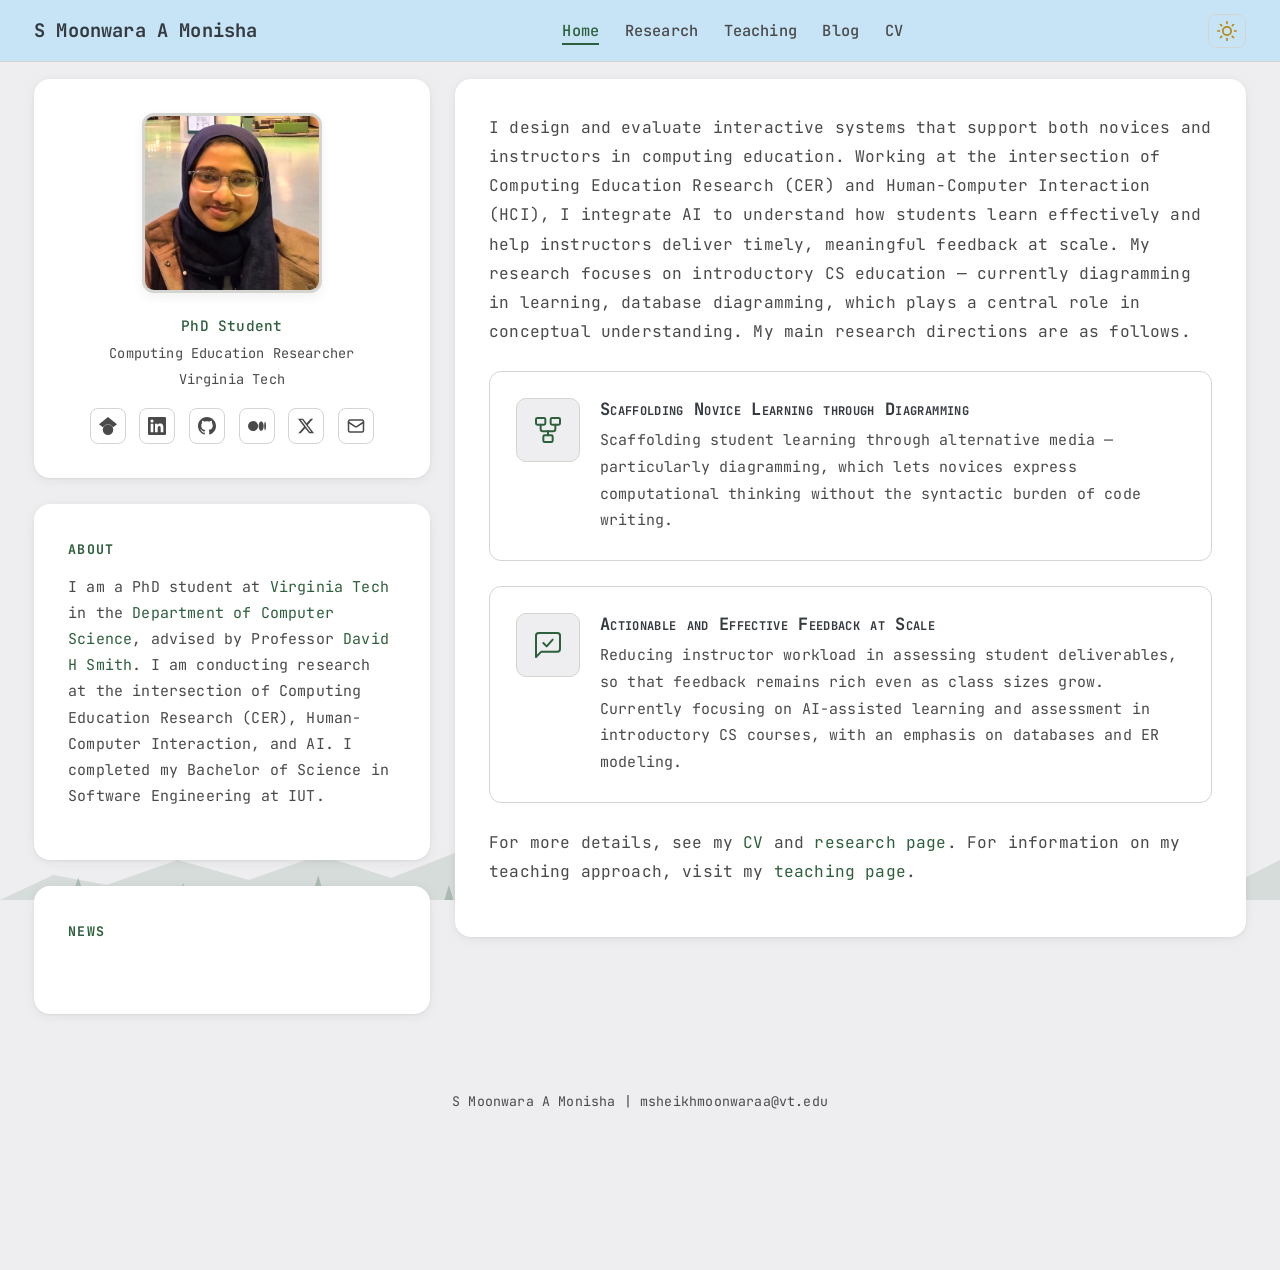
==== commit 105ee54c: "Build CV page with card layout; blog under-construction cover - CV: Experience, Education, Publicati" ====
--- a/index.html
+++ b/index.html
@@ -145,7 +145,7 @@
             </div>
 
             <p style="margin-top: 1.5rem;">
-              For more details, see my <a href="cv.html">CV</a> and <a href="research.html">research page</a>. For information on my teaching approach, visit my <a href="teaching.html">teaching page</a>, and check out my <a href="blog.html">blog</a> for occasional writing.
+              For more details, see my <a href="cv.html">CV</a> and <a href="research.html">research page</a>. For information on my teaching approach, visit my <a href="teaching.html">teaching page</a>.
             </p>
           </div>
 
--- a/css/style.css
+++ b/css/style.css
@@ -2,10 +2,10 @@
 
 /* ===== CSS Custom Properties (Light Theme Default) ===== */
 :root {
-  --bg-primary: #EDEADE; /* Alabaster */
+  --bg-primary: #EEEEF0;
   --bg-surface: #FFFFFF;
   --bg-card: #FFFFFF;
-  --text-primary: #262626;
+  --text-primary: #343A40;
   --text-secondary: #4A4A4A;
   --accent: #2D5F3C;
   --accent-hover: #1E4429;
@@ -247,6 +247,7 @@
   min-height: 180px;
   border-radius: 12px;
   object-fit: cover;
+  object-position: center 30%;
   border: 3px solid var(--border);
   box-shadow: 0 4px 12px var(--shadow);
   margin-bottom: 1.2rem;
@@ -663,10 +664,92 @@
 }
 
 .cv-section h2 {
-  font-size: 1.15rem;
+  font-variant: small-caps;
+  letter-spacing: 0.03em;
+  font-size: 1.5rem;
   padding-bottom: 0.5rem;
-  border-bottom: 2px solid var(--accent);
-  margin-bottom: 1rem;
+  border-bottom: 2px solid var(--text-primary);
+  margin-bottom: 1.5rem;
+}
+
+/* CV entry cards */
+.cv-card {
+  display: flex;
+  align-items: flex-start;
+  gap: 1rem;
+  background-color: var(--bg-surface);
+  border: 1px solid var(--border);
+  border-radius: 12px;
+  padding: 1rem 1.25rem;
+  margin-bottom: 0.75rem;
+  transition: border-color 0.2s ease, box-shadow 0.2s ease;
+}
+
+.cv-card:hover {
+  border-color: var(--accent-light);
+  box-shadow: 0 4px 16px var(--shadow);
+}
+
+.cv-logo {
+  flex-shrink: 0;
+  width: 44px;
+  height: 44px;
+  border-radius: 8px;
+  display: flex;
+  align-items: center;
+  justify-content: center;
+  font-weight: 700;
+  font-size: 0.62rem;
+  color: #FFFFFF;
+}
+
+.cv-card-body {
+  flex: 1;
+  min-width: 0;
+}
+
+.cv-card-body h3 {
+  font-size: 0.98rem;
+  margin-bottom: 0.2rem;
+}
+
+.cv-role {
+  font-style: italic;
+  font-size: 0.88rem;
+  color: var(--text-primary);
+  margin-bottom: 0.2rem;
+}
+
+.cv-desc {
+  font-size: 0.85rem;
+}
+
+.cv-date-badge {
+  flex-shrink: 0;
+  align-self: flex-start;
+  background-color: #7E868F;
+  color: #FFFFFF;
+  font-size: 0.75rem;
+  font-weight: 600;
+  padding: 4px 14px;
+  border-radius: 8px;
+  white-space: nowrap;
+}
+
+[data-theme="dark"] .cv-date-badge {
+  background-color: #4A5361;
+  color: #E8E6E1;
+}
+
+@media (max-width: 640px) {
+  .cv-card {
+    flex-wrap: wrap;
+  }
+  .cv-date-badge {
+    order: -1;
+    width: 100%;
+    text-align: center;
+  }
 }
 
 .cv-entry {
